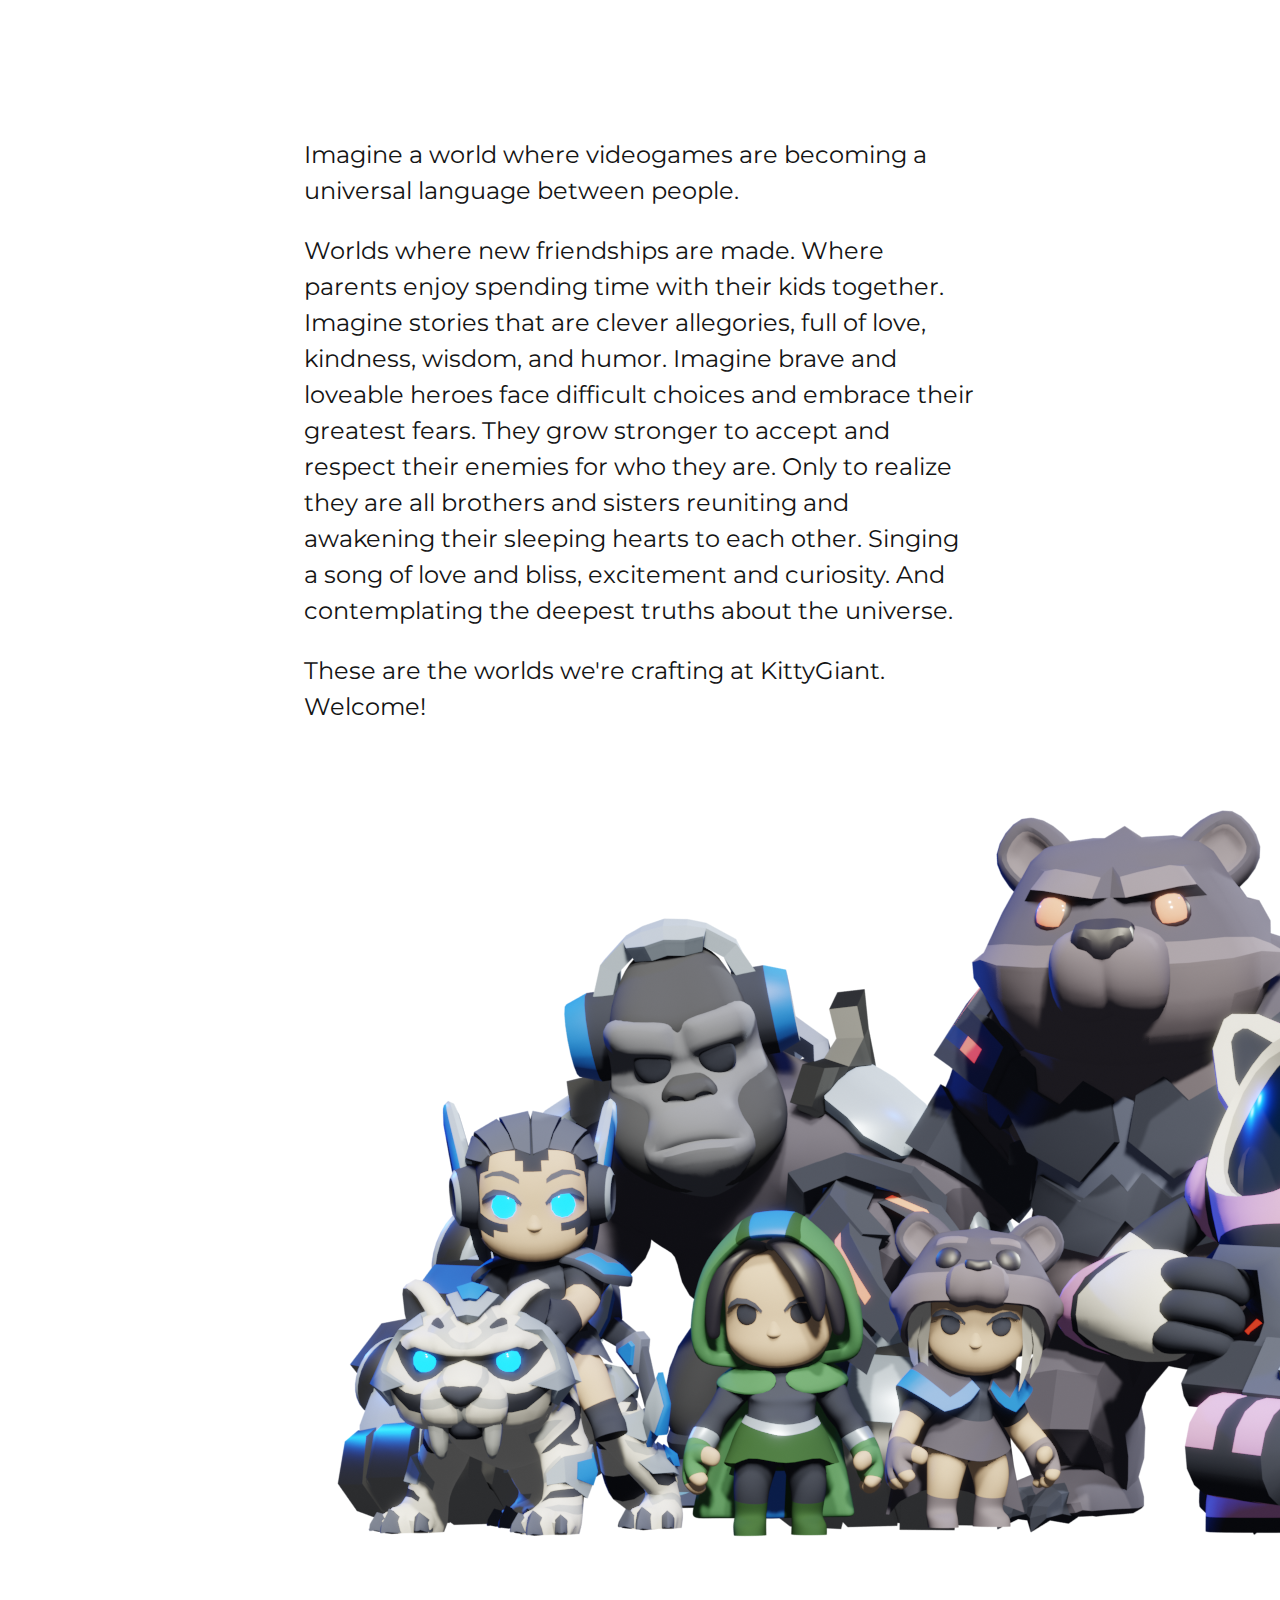
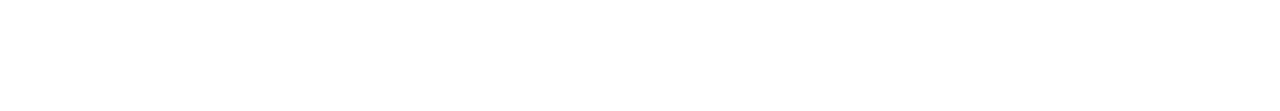
==== index.html @ 30b5a106 "initial commit" ====
<!DOCTYPE html>
<html lang="en">
<head>
    <meta charset="utf-8">
    <title>KittyGiant</title>
    <meta name="keywords" content="kittygiant. cute heroes. big dreams.">
    <meta name="viewport" content="width=device-width, initial-scale=1">
    <link rel="shortcut icon" href="./i/favicon.png" type="image/png">
    <link rel="stylesheet" href="./base.css">
    <link rel="stylesheet" href="https://fonts.googleapis.com/css2?family=Montserrat:wght@400;600&display=swap">
</head>
<body>
<header>
    <!-- <img src="./i/logo.svg" alt="DST" width="101" height="61"> -->
</header>
<main>
    <div class="desc-wrap">
        <div class="desc">
            <div class="desc-main">
    <p>Imagine a world where videogames are becoming a universal language between people.</p>

      <p>Worlds where new friendships are made. Where parents enjoy spending time with their kids together.<br>
      Imagine stories that are clever allegories, full of love, kindness, wisdom, and humor.
      Imagine brave and loveable heroes face difficult choices and embrace their greatest fears.
      They grow stronger to accept and respect their enemies for who they are.
      Only to realize they are all brothers and sisters reuniting and awakening their sleeping hearts to each other.
      Singing a song of love and bliss, excitement and curiosity.
      And contemplating the deepest truths about the universe.</p>
      
      <p>
      These are the worlds we're crafting at KittyGiant. Welcome!
      </p>
    <img src="banner.png" alt="A descriptive alternative text">
            </div>
        </div>
    </div>

</main>
</body>
</html>
---- base.css ----
html {
  background-color: #fff;
}

body {
  margin: 0;
  padding: 50px 40px 40px 30px;
  line-height: 1.5;
  color: #141414;
  font-size: 14px;
  font-family: 'Montserrat', sans-serif;
}

header {
  margin-bottom: 45px;
}

main {
  padding: 0;
}

a {
  color: #354691;
}

p {
  margin: 0 0 1em;
  padding: 0;
}

.desc-wrap {
  /*display: none;*/
}

.desc {
  margin-bottom: 35px;
}

.lead {
  font-size: 16px;
  font-weight: bold;
  line-height: 1.85;
}

.lead:last-child {
  margin-bottom: 0;
}

.text-muted {
  margin-bottom: 20px;
  opacity: 0.5;
}

.link-btn {
  padding: 10px 20px;
  border: 2px solid #141414;
  border-radius: 9px;
  font-weight: bold;
  color: #141414;
  text-decoration: none;
  background-color: white;
}

.link-btn:hover {
  background-color: #354691;
  border-color: #354691;
  color: #fff;
}

.i-cross {
  position: absolute;
  padding: 7px 10px;
  background-color: transparent;
  border: 0 none;
  font-size: 22px;
  top: -17px;
  right: -15px;
  cursor: pointer;
}

.statement-wrap {
  position: relative;
}

.statement-header {
  padding-right: 30px;
}

.statement {
  margin-bottom: 30px;
}

.clarification {
  margin-top: 85px;
  font-size: 14px;
}

@media (min-width: 768px) {
  body {
    padding: 82px 80px;
    font-size: 20px;
  }

  main {
    padding: 0 68px;
  }

  header {
    margin-bottom: 65px;
  }

  .desc {
    margin-bottom: 55px;
  }

  .lead {
    font-size: 25px;
    line-height: 1.5;
  }

  .statement {
    font-size: 16px;
  }
}

@media (min-width: 992px) {
  body {
    font-size: 24px;
  }

  main {
    padding: 0 10%;
  }

  header {
    margin-bottom: 55px;
  }

  .desc {
    margin-bottom: 55px;
  }

  .lead {
    font-size: 28px;
    line-height: 1.5;
  }

  .statement {
    font-size: 17px;
  }
}

@media (min-width: 1280px) {
  main {
    padding: 0 20%;
  }

  .lead {
    font-size: 32px;
  }

  .statement-wrap {
    margin-top: -20px;
  }

  .statement {
    font-size: 18px;
  }

  .i-cross {
    display: none;
  }
}
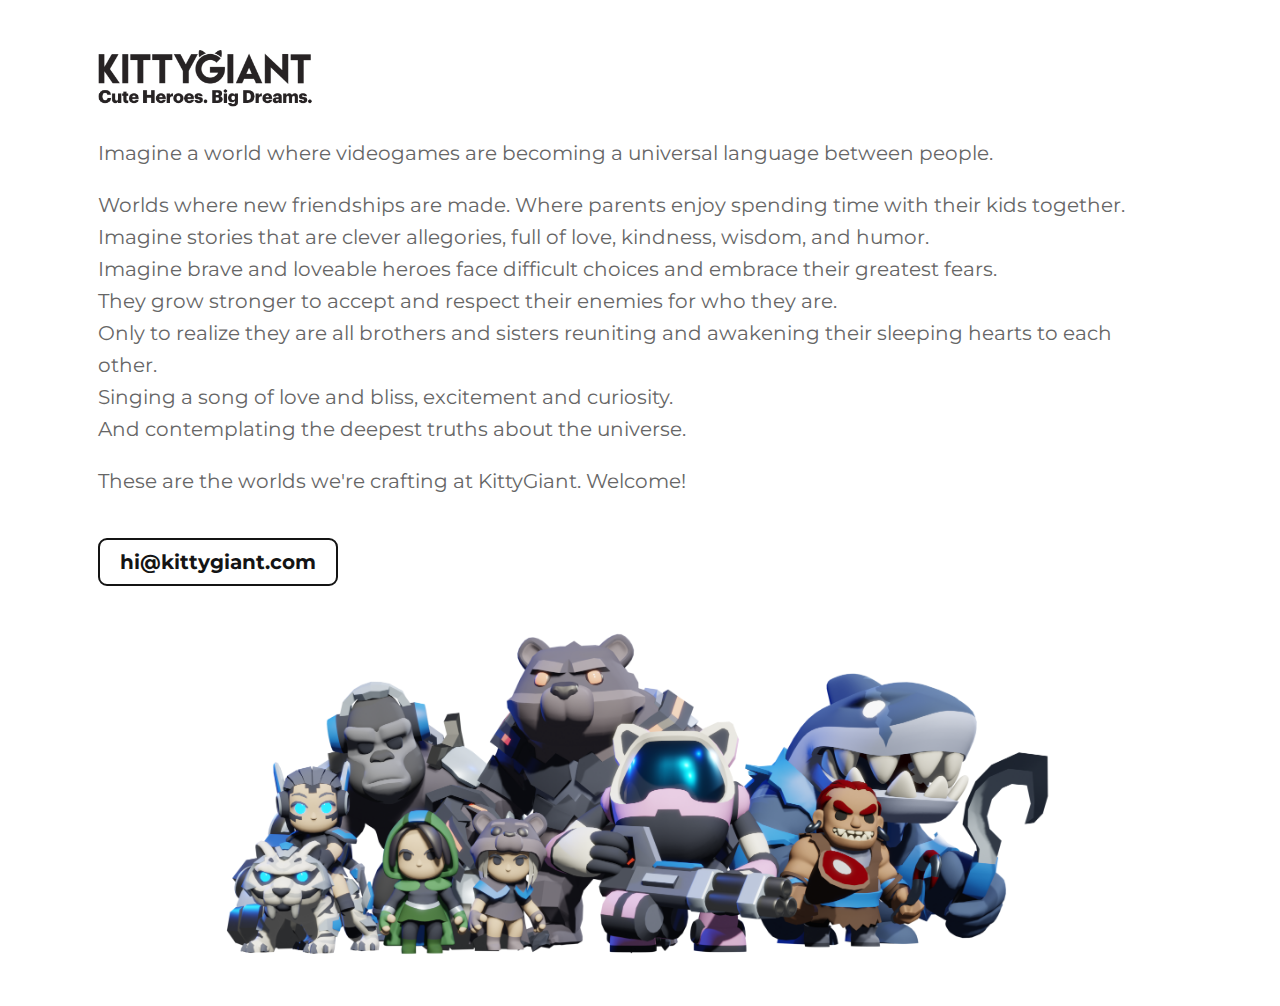
==== commit 43e62708: "update" ====
--- a/index.html
+++ b/index.html
@@ -1,40 +1,46 @@
 <!DOCTYPE html>
 <html lang="en">
 <head>
-    <meta charset="utf-8">
+    <meta charset="UTF-8">
+    <meta name="viewport" content="width=device-width, initial-scale=1.0">
     <title>KittyGiant</title>
-    <meta name="keywords" content="kittygiant. cute heroes. big dreams.">
-    <meta name="viewport" content="width=device-width, initial-scale=1">
-    <link rel="shortcut icon" href="./i/favicon.png" type="image/png">
-    <link rel="stylesheet" href="./base.css">
+    <link rel="shortcut icon" href="./favicon.png" type="image/png">
+    <link rel="stylesheet" href="style.css">
     <link rel="stylesheet" href="https://fonts.googleapis.com/css2?family=Montserrat:wght@400;600&display=swap">
 </head>
 <body>
-<header>
-    <!-- <img src="./i/logo.svg" alt="DST" width="101" height="61"> -->
-</header>
-<main>
-    <div class="desc-wrap">
-        <div class="desc">
-            <div class="desc-main">
-    <p>Imagine a world where videogames are becoming a universal language between people.</p>
+    <div class="container">
+        <header>
+            <!-- <img src="logo2.png" alt="KittyGiant Logo" class="logo"> -->
+        </header>
+        <main>
+            <img src="logo2.png" alt="KittyGiant Logo" class="logo">
+            <br>
+            <!-- <h1>KittyGiant</h1>
+            <p><b>Cute Heroes. Big Dreams.</b></p> -->
+
+      <p>Imagine a world where videogames are becoming a universal language between people.</p>
 
       <p>Worlds where new friendships are made. Where parents enjoy spending time with their kids together.<br>
-      Imagine stories that are clever allegories, full of love, kindness, wisdom, and humor.
-      Imagine brave and loveable heroes face difficult choices and embrace their greatest fears.
-      They grow stronger to accept and respect their enemies for who they are.
-      Only to realize they are all brothers and sisters reuniting and awakening their sleeping hearts to each other.
-      Singing a song of love and bliss, excitement and curiosity.
+      Imagine stories that are clever allegories, full of love, kindness, wisdom, and humor.<br>
+      Imagine brave and loveable heroes face difficult choices and embrace their greatest fears.<br>
+      They grow stronger to accept and respect their enemies for who they are.<br>
+      Only to realize they are all brothers and sisters reuniting and awakening their sleeping hearts to each other.  <br>
+      Singing a song of love and bliss, excitement and curiosity.  <br>
       And contemplating the deepest truths about the universe.</p>
       
       <p>
       These are the worlds we're crafting at KittyGiant. Welcome!
       </p>
-    <img src="banner.png" alt="A descriptive alternative text">
-            </div>
-        </div>
+
+      <br>
+      <a href="mailto:hi@kittygiant.com" class="link-btn" >hi@kittygiant.com</a>
+      <br>
+      <br>
+        </main>
+        <footer>
+            <img src="banner.png" alt="KittyGiant Characters" class="banner" width="1100" height="468">
+        </footer>
     </div>
-
-</main>
 </body>
 </html>--- a/style.css
+++ b/style.css
@@ -0,0 +1,96 @@
+/* Reset some basic elements */
+body, h1, p {
+    margin: 0;
+    padding: 0;
+}
+
+/* Ensure the body takes full viewport height and content is flexibly distributed */
+/* body, html {
+    height: 100%;
+    font-family: Arial, sans-serif;
+} */
+
+body {
+  margin: 0;
+  padding: 50px 40px 40px 30px;
+  line-height: 1.5;
+  color: #141414;
+  font-size: 14px;
+  font-family: 'Montserrat', sans-serif;
+}
+
+/* Container to hold all content */
+.container {
+    display: flex;
+    flex-direction: column;
+    height: 100%;
+}
+
+header, footer {
+    flex: 0 0 auto; /* Do not grow or shrink */
+}
+
+main {
+    flex: 1 0 auto; /* Grow to fill space */
+    padding: 20px; /* Add some spacing around the text */
+    overflow-y: auto; /* In case the text overflows */
+    text-align: left; /* Center the text */
+
+    padding: 0 68px;
+    font-size: 20px;
+}
+
+.text-muted {
+    margin-bottom: 20px;
+    opacity: 0.5;
+  }
+  .link-btn {
+    padding: 10px 20px;
+    border: 2px solid #141414;
+    border-radius: 9px;
+    font-weight: bold;
+    color: #141414;
+    text-decoration: none;
+    background-color: white;
+  }
+  
+  .link-btn:hover {
+    background-color: #354691;
+    border-color: #354691;
+    color: #fff;
+  }
+  
+
+.logo {
+    width: 20%;
+    height: auto; 
+    display: block; 
+}
+
+.banner {
+    width: 70%; /* Make images responsive */
+    height: auto; /* Maintain aspect ratio */
+    display: block; /* Prevent inline spacing */
+    margin: auto;
+}
+
+/* Add some style to the header */
+/* header {
+    padding: 20px;
+} */
+
+/* Style for the main title and subtitle */
+h1 {
+    font-size: 2em; /* Large text for the title */
+    color: #333; /* Dark text color */
+}
+
+/* Style for the paragraphs */
+p {
+    font-size: 1em; /* Standard text size */
+    color: #666; /* Lighter text color */
+    line-height: 1.6; /* Spacing between lines */
+    margin-bottom: 1em; /* Spacing between paragraphs */
+}
+
+/* Style for the footer/banner */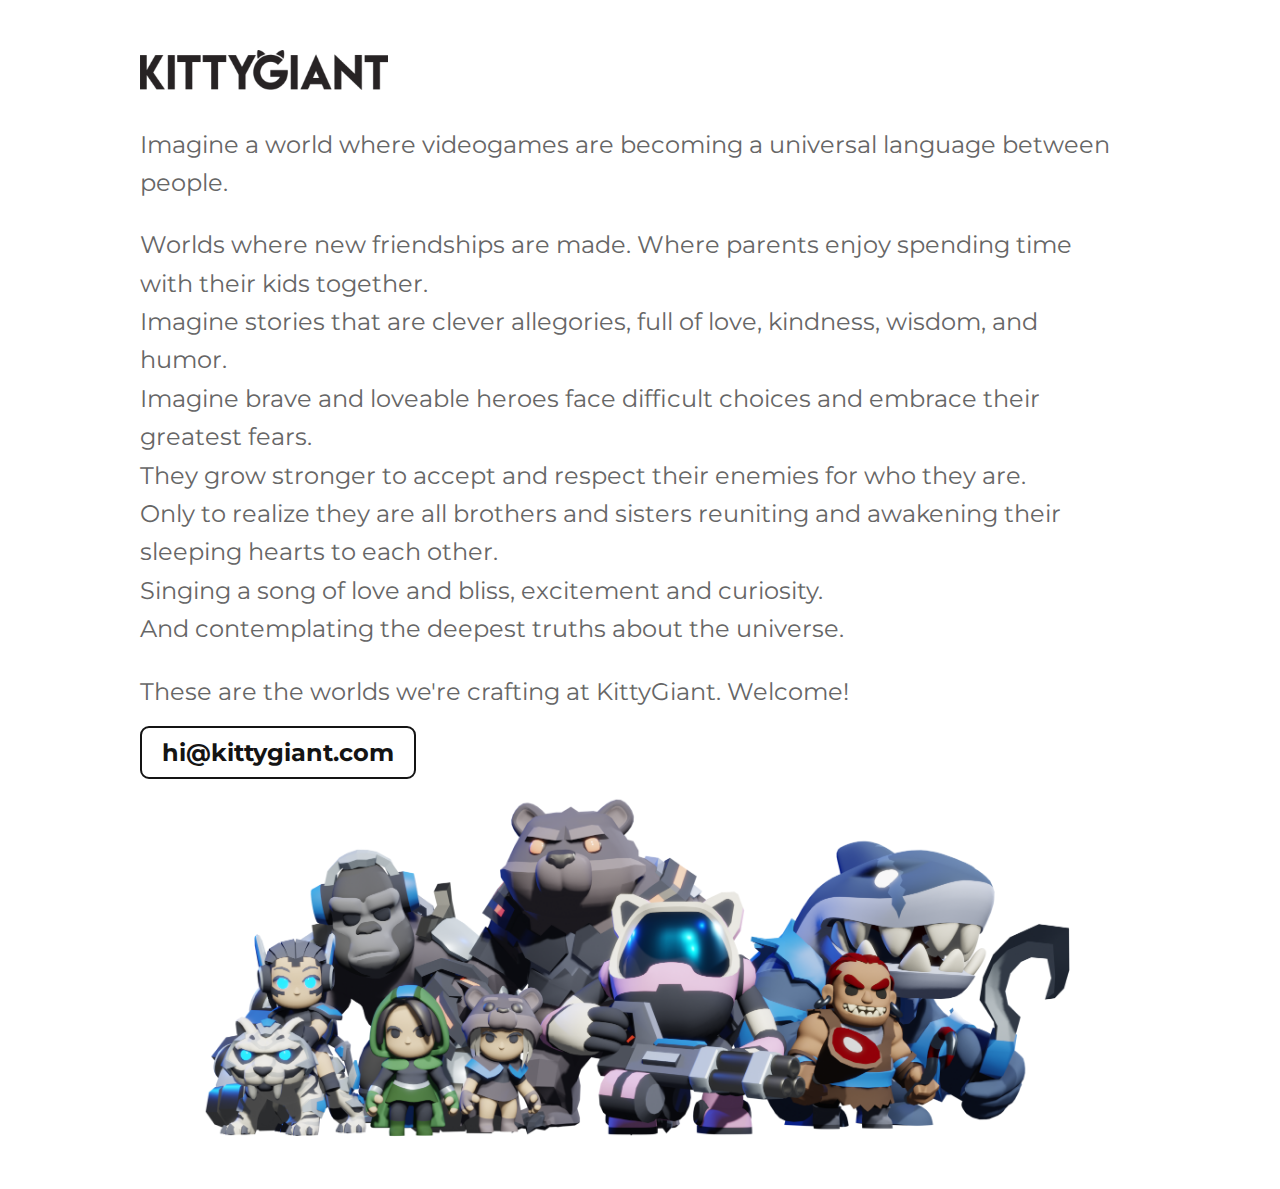
==== commit 1e33eb36: "update" ====
--- a/index.html
+++ b/index.html
@@ -14,7 +14,7 @@
             <!-- <img src="logo2.png" alt="KittyGiant Logo" class="logo"> -->
         </header>
         <main>
-            <img src="logo2.png" alt="KittyGiant Logo" class="logo">
+            <img src="logo1.png" alt="KittyGiant Logo" class="logo">
             <br>
             <!-- <h1>KittyGiant</h1>
             <p><b>Cute Heroes. Big Dreams.</b></p> -->
@@ -33,13 +33,10 @@
       These are the worlds we're crafting at KittyGiant. Welcome!
       </p>
 
-      <br>
       <a href="mailto:hi@kittygiant.com" class="link-btn" >hi@kittygiant.com</a>
-      <br>
-      <br>
+            <img src="banner.png" alt="KittyGiant Characters" class="banner" width="1100" height="468">
         </main>
         <footer>
-            <img src="banner.png" alt="KittyGiant Characters" class="banner" width="1100" height="468">
         </footer>
     </div>
 </body>
--- a/style.css
+++ b/style.css
@@ -36,8 +36,8 @@
     overflow-y: auto; /* In case the text overflows */
     text-align: left; /* Center the text */
 
-    padding: 0 68px;
-    font-size: 20px;
+    padding: 0 110px;
+    font-size: 24px;
 }
 
 .text-muted {
@@ -55,20 +55,20 @@
   }
   
   .link-btn:hover {
-    background-color: #354691;
-    border-color: #354691;
+    background-color: #FFCD00;
+    border-color: #FFCD00;
     color: #fff;
   }
   
 
 .logo {
-    width: 20%;
+    width: 25%;
     height: auto; 
     display: block; 
 }
 
 .banner {
-    width: 70%; /* Make images responsive */
+    width: 90%; /* Make images responsive */
     height: auto; /* Maintain aspect ratio */
     display: block; /* Prevent inline spacing */
     margin: auto;
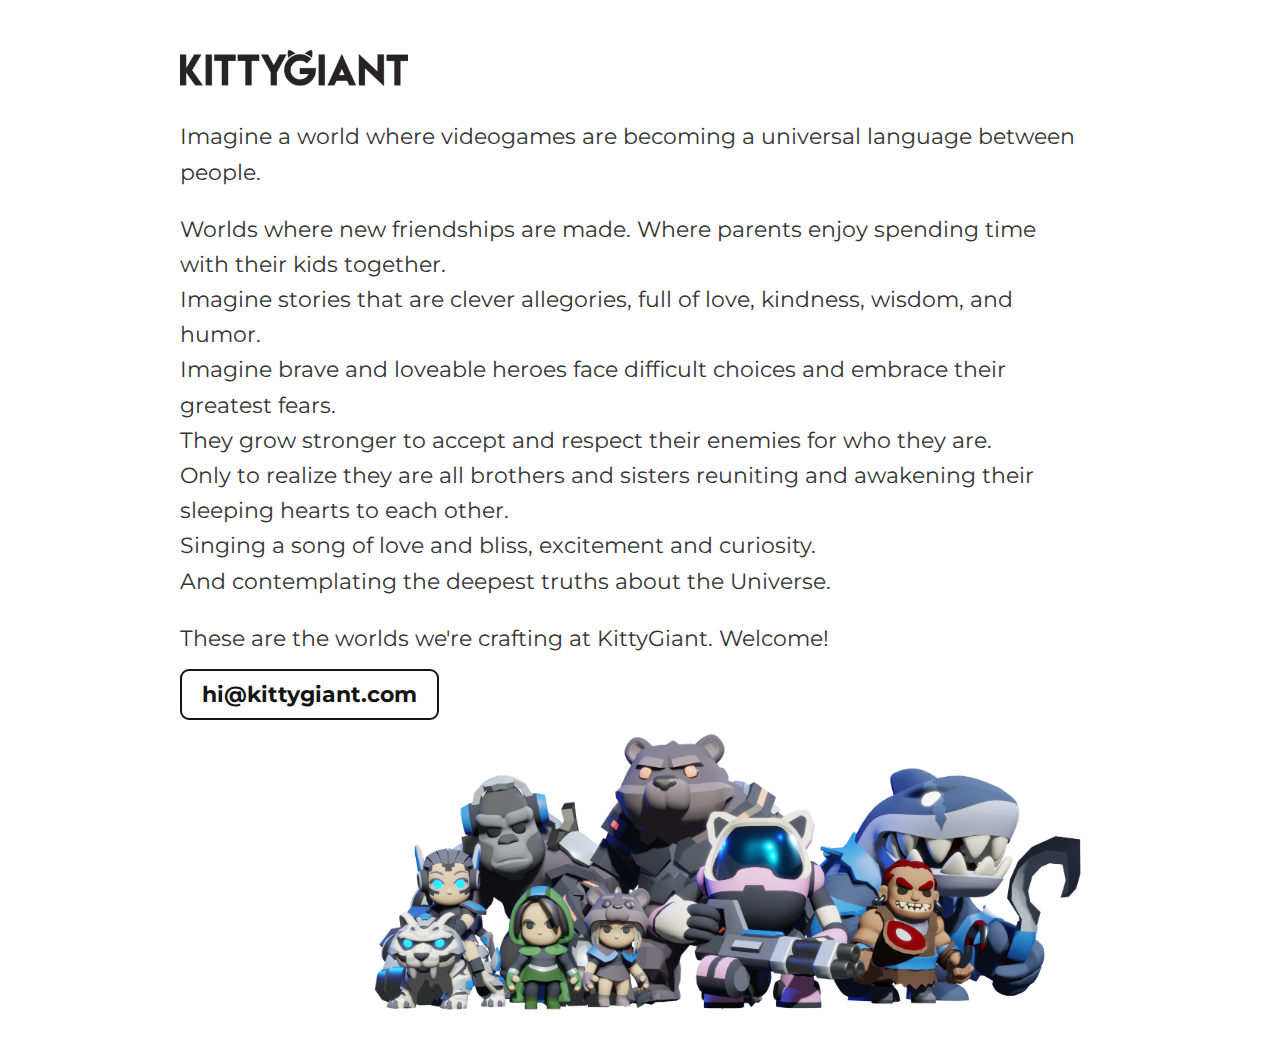
==== commit 0ccbdbc3: "minor" ====
--- a/index.html
+++ b/index.html
@@ -27,7 +27,7 @@
       They grow stronger to accept and respect their enemies for who they are.<br>
       Only to realize they are all brothers and sisters reuniting and awakening their sleeping hearts to each other.  <br>
       Singing a song of love and bliss, excitement and curiosity.  <br>
-      And contemplating the deepest truths about the universe.</p>
+      And contemplating the deepest truths about the Universe.</p>
       
       <p>
       These are the worlds we're crafting at KittyGiant. Welcome!
--- a/style.css
+++ b/style.css
@@ -14,7 +14,7 @@
   margin: 0;
   padding: 50px 40px 40px 30px;
   line-height: 1.5;
-  color: #141414;
+  color: #000;
   font-size: 14px;
   font-family: 'Montserrat', sans-serif;
 }
@@ -36,8 +36,8 @@
     overflow-y: auto; /* In case the text overflows */
     text-align: left; /* Center the text */
 
-    padding: 0 110px;
-    font-size: 24px;
+    padding: 0 150px;
+    font-size: 22px;
 }
 
 .text-muted {
@@ -68,10 +68,12 @@
 }
 
 .banner {
-    width: 90%; /* Make images responsive */
+    width: 80%; /* Make images responsive */
     height: auto; /* Maintain aspect ratio */
     display: block; /* Prevent inline spacing */
-    margin: auto;
+    /* margin: center; */
+    margin-left: auto; /* Automatically adjust the left margin */
+    margin-right: 0; /* Set the right margin to 0 to align the image to the right */
 }
 
 /* Add some style to the header */
@@ -82,13 +84,13 @@
 /* Style for the main title and subtitle */
 h1 {
     font-size: 2em; /* Large text for the title */
-    color: #333; /* Dark text color */
+    color: #000; /* Dark text color */
 }
 
 /* Style for the paragraphs */
 p {
     font-size: 1em; /* Standard text size */
-    color: #666; /* Lighter text color */
+    color: #333; /* Lighter text color */
     line-height: 1.6; /* Spacing between lines */
     margin-bottom: 1em; /* Spacing between paragraphs */
 }
